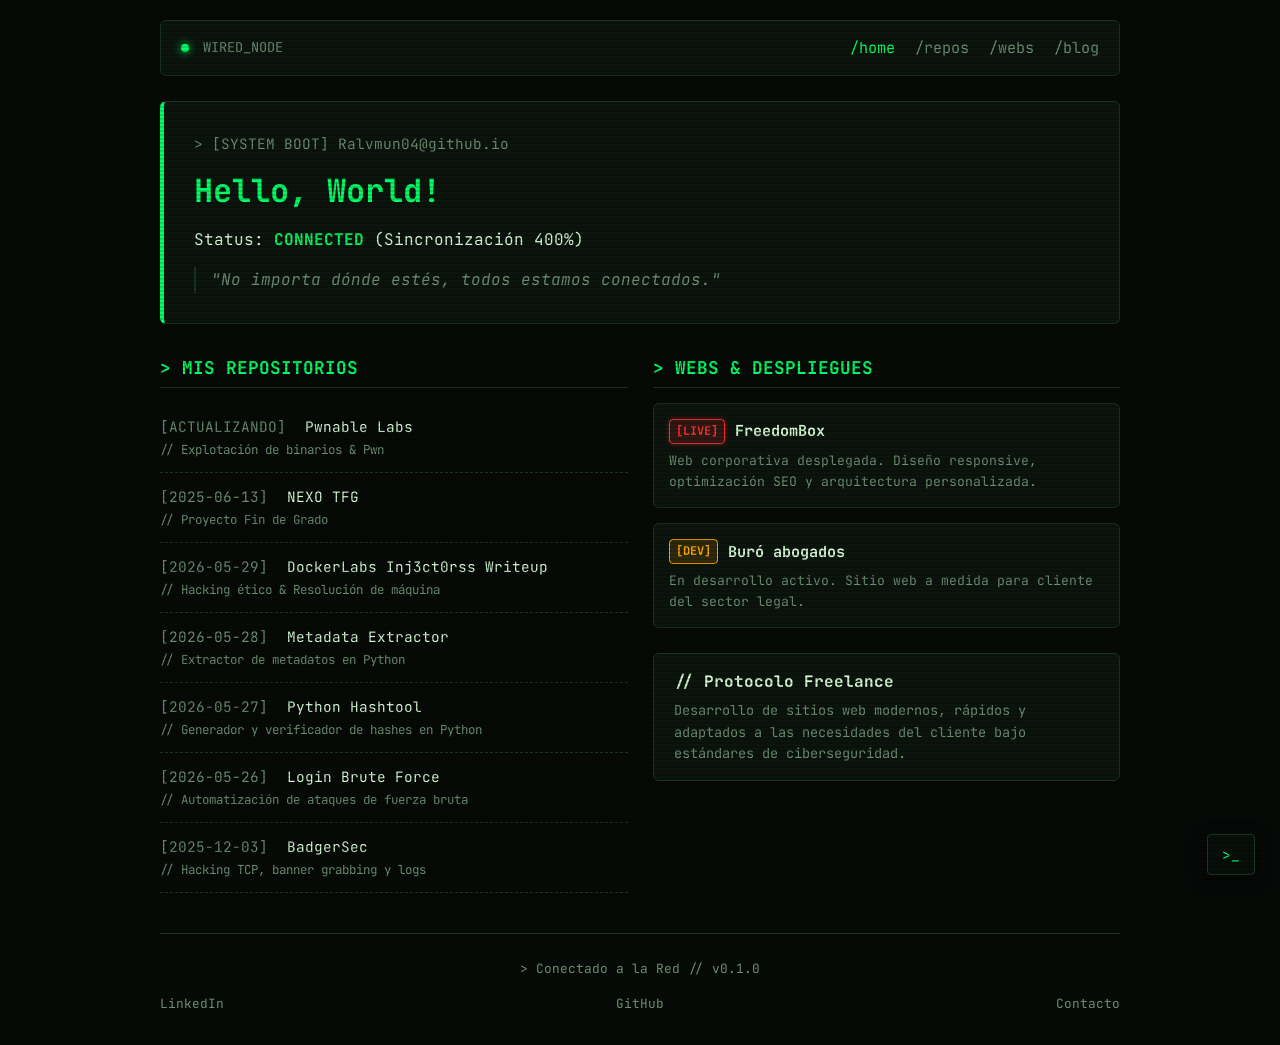
==== index.html @ 8e8bab78 "cmd test" ====
<!DOCTYPE html>
<html lang="es">
<head>
    <meta charset="UTF-8">
    <meta name="viewport" content="width=device-width, initial-scale=1.0">
    <title>Wired // System Status</title>
    <link rel="icon" type="image/png" href="lain.png">
    <link href="https://fonts.googleapis.com/css2?family=JetBrains+Mono:wght@400;700&display=swap" rel="stylesheet">
    <link rel="stylesheet" href="style.css">
</head>
<body>

    <!-- Botón flotante para abrir la terminal (Alineado y dentro del body) -->
    <button class="terminal-float-btn" id="openTerminalBtn" title="Abrir Terminal">&gt;_</button>

    <!-- Ventana Modal de la Terminal Flotante -->
    <div class="terminal-modal-overlay" id="terminalModal">
        <div class="terminal-modal-window">
            <div class="terminal-modal-header">
                <span class="terminal-title">&gt; guest@ralvmun04-node:~#</span>
                <button class="terminal-close-btn" id="closeTerminalBtn">&times;</button>
            </div>
            <div class="terminal-body" id="terminalOutput">
                <p class="terminal-welcome">Terminal de sistema activa. Escribe <span class="highlight">"help"</span> para ver los comandos disponibles.</p>
            </div>
            <div class="terminal-input-line">
                <span class="prompt">&gt;</span>
                <input type="text" id="terminalInput" placeholder="Escribe un comando..." autocomplete="off" spellcheck="false">
            </div>
        </div>
    </div>

    <!-- Navegación Superior -->
    <nav class="nav-bar">
        <div class="nav-header">
            <div class="nav-status">
                <span class="status-dot"></span> WIRED_NODE
            </div>
            <!-- Botón desplegable para móvil -->
            <button class="menu-toggle" id="menuToggle" aria-label="Abrir menú">&gt; MENU [≡]</button>
        </div>

        <div class="nav-links" id="navLinks">
            <a href="index.html" class="active">/home</a>
            <a href="#repos">/repos</a>
            <a href="#webs">/webs</a>
            <a href="blog.html">/blog</a>
        </div>
    </nav>

    <main class="main-container">
        <header class="hero-card">
            <p class="term-prompt">&gt; [SYSTEM BOOT] Ralvmun04@github.io</p>
            <h1>Hello, World!</h1>
            <p class="status-text">Status: <span class="highlight">CONNECTED</span> (Sincronización 400%)</p>
            <blockquote class="quote">
                "No importa dónde estés, todos estamos conectados."
            </blockquote>
        </header>

        <section id="repos" class="grid-layout">
            
            <div class="column">
                <h2 class="section-title">&gt; MIS REPOSITORIOS</h2>
    
                <ul class="log-list">
                    <li>
                        <span class="log-date">[ACTUALIZANDO]</span>
                        <a href="https://github.com/Ralvmun04/pwnable-labs" target="_blank">Pwnable Labs</a>
                        <span class="repo-desc">// Explotación de binarios & Pwn</span>
                    </li>
                    <li>
                        <span class="log-date">[2025-06-13]</span>
                        <a href="https://github.com/Ralvmun04/TFG_NEXO" target="_blank">NEXO TFG</a>
                        <span class="repo-desc">// Proyecto Fin de Grado</span>
                    </li>
                    <li>
                        <span class="log-date">[2026-05-29]</span>
                        <a href="https://github.com/Ralvmun04/Dockerlab-Inj3ct0rss-Resolution-" target="_blank">DockerLabs Inj3ct0rss Writeup</a>
                        <span class="repo-desc">// Hacking ético & Resolución de máquina</span>
                    </li>
                    <li>
                        <span class="log-date">[2026-05-28]</span>
                        <a href="https://github.com/Ralvmun04/Multi-Format-Metadata-Extractor" target="_blank">Metadata Extractor</a>
                        <span class="repo-desc">// Extractor de metadatos en Python</span>
                    </li>
                    <li>
                        <span class="log-date">[2026-05-27]</span>
                        <a href="https://github.com/Ralvmun04/Hashtool-Python" target="_blank">Python Hashtool</a>
                        <span class="repo-desc">// Generador y verificador de hashes en Python</span>
                    </li>
                    <li>
                        <span class="log-date">[2026-05-26]</span>
                        <a href="https://github.com/Ralvmun04/Python-Brute-Force-Login_Tool" target="_blank">Login Brute Force</a>
                        <span class="repo-desc">// Automatización de ataques de fuerza bruta</span>
                    </li>
                    <li>
                        <span class="log-date">[2025-12-03]</span>
                        <a href="https://github.com/Ralvmun04/Badgersec" target="_blank">BadgerSec</a>
                        <span class="repo-desc">// Hacking TCP, banner grabbing y logs</span>
                    </li>
                </ul>
            </div>
            
            <section id="webs">
            <div class="column">
                <h2 class="section-title">&gt; WEBS & DESPLIEGUES</h2>

                <div class="web-project-card">
                    <div class="web-header">
                        <span class="status-tag live">[LIVE]</span>
                        <a href="https://www.freedombox.es" target="_blank" class="web-title">FreedomBox</a>
                    </div>
                    <p class="web-desc">Web corporativa desplegada. Diseño responsive, optimización SEO y arquitectura personalizada.</p>
                </div>

                <div class="web-project-card">
                    <div class="web-header">
                        <span class="status-tag dev">[DEV]</span>
                        <span class="web-title">Buró abogados</span>
                    </div>
                    <p class="web-desc">En desarrollo activo. Sitio web a medida para cliente del sector legal.</p>
                </div>

                <div class="feature-card" style="margin-top: 25px;">
                    <h3>// Protocolo Freelance</h3>
                    <p>Desarrollo de sitios web modernos, rápidos y adaptados a las necesidades del cliente bajo estándares de ciberseguridad.</p>
                </div>
            </div>
            </section>

        </section>
    </main>

    <footer class="footer">
        <p class="footer-status">&gt; Conectado a la Red // v0.1.0</p>
        <div class="footer-links">
            <a href="https://www.linkedin.com/in/rafael-%C3%A1lvarez-mu%C3%B1oz-39211132b" target="_blank" rel="noopener noreferrer">LinkedIn</a>
            <a href="https://github.com/Ralvmun04" target="_blank" rel="noopener noreferrer">GitHub</a>
            <a href="mailto:rafa004drgb@gmail.com">Contacto</a>
        </div>
    </footer>

    <script>
        const menuToggle = document.getElementById('menuToggle');
        const navLinks = document.getElementById('navLinks');

        menuToggle.addEventListener('click', () => {
            navLinks.classList.toggle('open');
        });

        const openBtn = document.getElementById('openTerminalBtn');
        const closeBtn = document.getElementById('closeTerminalBtn');
        const modal = document.getElementById('terminalModal');
        const inputField = document.getElementById('terminalInput');
        const outputContainer = document.getElementById('terminalOutput');

        openBtn.addEventListener('click', () => {
            modal.classList.add('active');
            setTimeout(() => inputField.focus(), 100);
        });

        closeBtn.addEventListener('click', () => {
            modal.classList.remove('active');
        });

        modal.addEventListener('click', (e) => {
            if (e.target === modal) {
                modal.classList.remove('active');
            }
        });

        document.addEventListener('keydown', (e) => {
            if (e.key === 'Escape' && modal.classList.contains('active')) {
                modal.classList.remove('active');
            }
        });

        inputField.addEventListener('keydown', function(event) {
            if (event.key === 'Enter') {
                const command = inputField.value.trim().toLowerCase();
                
                const userCommandP = document.createElement('p');
                userCommandP.innerHTML = `<span style="color: #00ff66;">&gt;</span> ${escapeHtml(inputField.value)}`;
                outputContainer.appendChild(userCommandP);

                const responseP = document.createElement('p');
                responseP.classList.add('terminal-response');

                switch (command) {
                    case 'help':
                        responseP.innerHTML = "Comandos disponibles:<br>- <b>whoami</b>: Información sobre mí.<br>- <b>skills</b>: Tecnologías y áreas de dominio.<br>- <b>projects</b>: Enlaces a repositorios y herramientas.<br>- <b>contact</b>: Vías de contacto.<br>- <b>clear</b>: Limpia la terminal.<br>- <b>exit</b>: Cierra la ventana.";
                        break;
                    case 'whoami':
                        responseP.innerText = "Rafael Álvarez // Desarrollador Web & Entusiasta de la Ciberseguridad / Hacking Ético.";
                        break;
                    case 'skills':
                        responseP.innerText = "Stack: Python, Bash, HTML5/CSS3, JavaScript, Linux, Git, Reverse Engineering (pwnable.kr).";
                        break;
                    case 'projects':
                        responseP.innerHTML = "Repositorios clave:<br>- Recon.sh (Automatización Bug Bounty)<br>- Algoritmos de Ordenación en Python<br>- Writeups de Pwnable";
                        break;
                    case 'contact':
                        responseP.innerHTML = "Correo: <a href='mailto:rafa004drgb@gmail.com' style='color: #00ff66;'>rafa004drgb@gmail.com</a><br>GitHub: <a href='https://github.com/Ralvmun04' target='_blank' style='color: #00ff66;'>github.com/Ralvmun04</a>";
                        break;
                    case 'clear':
                        outputContainer.innerHTML = '';
                        inputField.value = '';
                        return;
                    case 'exit':
                        modal.classList.remove('active');
                        inputField.value = '';
                        return;
                    case 'sudo rm -rf /':
                        responseP.classList.add('terminal-error');
                        responseP.innerText = "Nice try! Permiso denegado. Este nodo está protegido.";
                        break;
                    case '':
                        responseP.innerText = "";
                        break;
                    default:
                        responseP.classList.add('terminal-error');
                        responseP.innerText = `Comando no reconocido: "${command}". Escribe "help" para ver los comandos válidos.`;
                        break;
                }

                if (command !== '') {
                    outputContainer.appendChild(responseP);
                }

                inputField.value = '';
                outputContainer.scrollTop = outputContainer.scrollHeight;
            }
        });

        function escapeHtml(text) {
            return text.replace(/&/g, "&amp;").replace(/</g, "&lt;").replace(/>/g, "&gt;");
        }
    </script>
</body>
</html>
---- style.css ----
:root {
    --bg-color: #060a07;
    --card-bg: #0c140e;
    --text-main: #d4f8d3;
    --text-muted: #6b8e70;
    --neon-green: #00ff66;
    --border-color: #1b3320;
    --font-mono: 'JetBrains Mono', monospace;
}

* {
    box-sizing: border-box;
    margin: 0;
    padding: 0;
}

body {
    background-color: var(--bg-color);
    color: var(--text-main);
    font-family: var(--font-mono);
    line-height: 1.6;
    padding: 20px;
    max-width: 1000px;
    margin: 0 auto;
    min-height: 100vh;
    display: flex;
    flex-direction: column;
}

body::after {
    content: "";
    position: fixed;
    top: 0; left: 0; width: 100%; height: 100%;
    background: linear-gradient(rgba(18, 16, 16, 0) 50%, rgba(0, 0, 0, 0.15) 50%);
    background-size: 100% 4px;
    z-index: 9999;
    pointer-events: none;
}

.nav-bar {
    display: flex;
    justify-content: space-between;
    align-items: center;
    padding: 15px 20px;
    background: var(--card-bg);
    border: 1px solid var(--border-color);
    border-radius: 6px;
    margin-bottom: 25px;
    position: relative;
}

.nav-header {
    display: flex;
    align-items: center;
    justify-content: space-between;
    width: auto;
}

.nav-links {
    display: flex;
    gap: 20px;
}

.nav-links a {
    color: var(--text-muted);
    text-decoration: none;
    font-size: 0.95rem;
    transition: color 0.2s ease;
}

.nav-links a:hover, .nav-links a.active {
    color: var(--neon-green);
}

.nav-status {
    font-size: 0.85rem;
    color: var(--text-muted);
}

.status-dot {
    display: inline-block;
    width: 8px;
    height: 8px;
    background-color: var(--neon-green);
    border-radius: 50%;
    margin-right: 6px;
    box-shadow: 0 0 8px var(--neon-green);
}

.menu-toggle {
    display: none;
    background: transparent;
    border: 1px solid var(--border-color);
    color: var(--neon-green);
    font-family: var(--font-mono);
    padding: 5px 10px;
    border-radius: 4px;
    cursor: pointer;
    font-size: 0.85rem;
}

.menu-toggle:hover {
    background: rgba(0, 255, 102, 0.1);
}

.hero-card {
    background: var(--card-bg);
    border: 1px solid var(--border-color);
    border-left: 4px solid var(--neon-green);
    padding: 30px;
    border-radius: 6px;
    margin-bottom: 30px;
}

.term-prompt {
    color: var(--text-muted);
    font-size: 0.9rem;
    margin-bottom: 10px;
}

h1 {
    color: var(--neon-green);
    font-size: 2rem;
    margin-bottom: 10px;
}

.web-project-card {
    background: var(--card-bg);
    border: 1px solid var(--border-color);
    padding: 15px;
    border-radius: 6px;
    margin-bottom: 15px;
}

.web-header {
    display: flex;
    align-items: center;
    gap: 10px;
    margin-bottom: 6px;
}

.web-title {
    color: var(--text-main);
    font-weight: bold;
    text-decoration: none;
    font-size: 0.95rem;
}

.web-title:hover {
    color: var(--neon-green);
}

.web-desc {
    font-size: 0.82rem;
    color: var(--text-muted);
}

.status-tag {
    font-size: 0.75rem;
    font-weight: bold;
    padding: 2px 6px;
    border-radius: 4px;
    font-family: var(--font-mono);
}

.status-tag.live {
    background: rgba(255, 50, 50, 0.15);
    color: #ff3333;
    border: 1px solid #ff3333;
    box-shadow: 0 0 5px rgba(255, 51, 51, 0.4);
}

.status-tag.live {                          /*ver como queda*/
    background: rgba(255, 50, 50, 0.15);
    color: #ff3333;
    border: 1px solid #ff3333;
    animation: blink-red 1.8s infinite ease-in-out;
}

@keyframes blink-red {                      /*ver como queda*/
    0%, 100% {
        opacity: 1;
        box-shadow: 0 0 6px rgba(255, 51, 51, 0.6);
    }
    50% {
        opacity: 0.4;
        box-shadow: 0 0 2px rgba(255, 51, 51, 0.1);
    }
}

.status-tag.dev {
    background: rgba(255, 170, 0, 0.15);
    color: #ffaa00;
    border: 1px solid #ffaa00;
}

.status-text {
    margin-bottom: 15px;
}

.highlight {
    color: var(--neon-green);
    font-weight: bold;
}

.quote {
    color: var(--text-muted);
    font-style: italic;
    border-left: 2px solid var(--border-color);
    padding-left: 15px;
    margin-top: 15px;
}

.grid-layout {
    display: grid;
    grid-template-columns: 1fr 1fr;
    gap: 25px;
    margin-bottom: 40px;
}

.section-title {
    font-size: 1.1rem;
    color: var(--neon-green);
    margin-bottom: 15px;
    border-bottom: 1px solid var(--border-color);
    padding-bottom: 5px;
}

.feature-card {
    background: var(--card-bg);
    border: 1px solid var(--border-color);
    padding: 15px 20px;
    border-radius: 6px;
    margin-bottom: 15px;
}

.feature-card h3 {
    font-size: 1rem;
    color: var(--text-main);
    margin-bottom: 5px;
}

.feature-card p {
    font-size: 0.85rem;
    color: var(--text-muted);
}

.log-list {
    list-style: none;
}

.log-list li {
    padding: 12px 0;
    border-bottom: 1px dashed var(--border-color);
    font-size: 0.9rem;
}

.log-date {
    color: var(--text-muted);
    margin-right: 10px;
}

.repo-desc {
    display: block;
    font-size: 0.78rem;
    color: var(--text-muted);
    margin-top: 2px;
}

.log-list a {
    color: var(--text-main);
    text-decoration: none;
    transition: color 0.2s;
}

.log-list a:hover {
    color: var(--neon-green);
}

.footer {
    margin-top: auto;
    padding: 25px 0 10px 0;
    font-size: 0.8rem;
    color: var(--text-muted);
    border-top: 1px solid var(--border-color);
    display: flex;
    flex-direction: column;
    gap: 15px;
}

.footer-status {
    text-align: center;
}

.footer-links {
    display: flex;
    justify-content: space-between;
    align-items: center;
    width: 100%;
}

.footer-links a {
    color: var(--text-muted);
    text-decoration: none;
    transition: color 0.2s ease;
}

.footer-links a:hover {
    color: var(--neon-green);
}

@media (max-width: 480px) {
    .footer-links {
        flex-direction: column;
        gap: 8px;
        text-align: center;
    }
}

@media (max-width: 768px) {
    .grid-layout {
        grid-template-columns: 1fr;
    }

    .nav-bar {
        flex-direction: column;
        align-items: stretch;
    }

    .nav-header {
        width: 100%;
    }

    .menu-toggle {
        display: block;
    }

    .nav-links {
        display: none;
        flex-direction: column;
        gap: 12px;
        margin-top: 15px;
        padding-top: 15px;
        border-top: 1px dashed var(--border-color);
    }

    .nav-links.open {
        display: flex;
    }
}


/* --- SECCIÓN BLOG --- */
.blog-tags-nav {
    display: flex;
    align-items: center;
    gap: 12px;
    margin-bottom: 25px;
    flex-wrap: wrap;
    font-size: 0.85rem;
}

.tag-label {
    color: var(--text-muted);
}

.blog-tag {
    color: var(--text-muted);
    text-decoration: none;
    padding: 3px 8px;
    border: 1px solid var(--border-color);
    border-radius: 4px;
    transition: all 0.2s ease;
}

.blog-tag:hover, .blog-tag.active {
    color: var(--neon-green);
    border-color: var(--neon-green);
    background: rgba(0, 255, 102, 0.05);
}

.blog-list {
    display: flex;
    flex-direction: column;
    gap: 25px;
    margin-bottom: 40px;
}

.blog-card {
    background: var(--card-bg);
    border: 1px solid var(--border-color);
    padding: 20px;
    border-radius: 6px;
    transition: border-color 0.2s ease;
}

.blog-card:hover {
    border-color: rgba(0, 255, 102, 0.4);
}

.blog-card-header {
    display: flex;
    justify-content: space-between;
    align-items: center;
    margin-bottom: 10px;
}

.blog-title {
    color: var(--text-main);
    text-decoration: none;
    font-size: 1.2rem;
    font-weight: bold;
    display: inline-block;
    margin-bottom: 10px;
}

.blog-title:hover {
    color: var(--neon-green);
}

.blog-snippet {
    font-size: 0.9rem;
    color: var(--text-muted);
    line-height: 1.5;
}

.blog-content {
    margin-top: 15px;
    padding-top: 15px;
    border-top: 1px dashed var(--border-color);
    font-size: 0.9rem;
}

/* Bloques de código tipo terminal */
code {
    background: rgba(0, 0, 0, 0.5);
    color: var(--neon-green);
    padding: 2px 6px;
    border-radius: 4px;
    font-family: var(--font-mono);
    font-size: 0.85rem;
}

.code-block {
    background: #030604;
    border: 1px solid var(--border-color);
    padding: 12px;
    border-radius: 4px;
    overflow-x: auto;
    margin: 12px 0;
}

.code-block code {
    background: transparent;
    padding: 0;
}

.blog-footer-link {
    margin-top: 15px;
}

.read-more {
    color: var(--neon-green);
    font-size: 0.85rem;
    text-decoration: none;
    font-weight: bold;
}

.read-more:hover {
    text-decoration: underline;
}

/*--------------------------------------------------------------------------------------- */
        .terminal-float-btn {
            position: fixed;
            bottom: 25px;
            right: 25px;
            background: #080f0a;
            color: #00ff66;
            border: 1px solid #1f3a24;
            padding: 10px 14px;
            border-radius: 4px;
            font-family: 'JetBrains Mono', monospace;
            font-size: 0.9rem;
            cursor: pointer;
            box-shadow: 0 4px 15px rgba(0, 0, 0, 0.6);
            z-index: 9999;
            transition: all 0.2s ease;
        }
        .terminal-float-btn:hover {
            background: rgba(0, 255, 102, 0.15);
            box-shadow: 0 0 12px rgba(0, 255, 102, 0.3);
        }
        .terminal-modal-overlay {
            position: fixed;
            top: 0; left: 0; width: 100vw; height: 100vh;
            background: rgba(0, 0, 0, 0.7);
            backdrop-filter: blur(3px);
            display: flex; justify-content: center; align-items: center;
            z-index: 10000;
            opacity: 0; visibility: hidden;
            transition: opacity 0.2s ease, visibility 0.2s ease;
        }
        .terminal-modal-overlay.active {
            opacity: 1; visibility: visible;
        }
        .terminal-modal-window {
            background: #080f0a;
            border: 1px solid #00ff66;
            border-radius: 4px;
            width: 90%; max-width: 550px;
            box-shadow: 0 10px 30px rgba(0, 0, 0, 0.9);
            font-family: 'JetBrains Mono', monospace;
            overflow: hidden;
            transform: scale(0.95);
            transition: transform 0.2s ease;
        }
        .terminal-modal-overlay.active .terminal-modal-window {
            transform: scale(1);
        }
        .terminal-modal-header {
            background: rgba(0, 255, 102, 0.08);
            border-bottom: 1px solid #1f3a24;
            padding: 8px 12px;
            display: flex; justify-content: space-between; align-items: center;
            font-size: 0.8rem;
        }
        .terminal-title { color: #00ff66; }
        .terminal-close-btn {
            background: transparent; border: none; color: #888;
            font-size: 1.1rem; cursor: pointer;
        }
        .terminal-close-btn:hover { color: #ff5555; }
        .terminal-body {
            padding: 12px; height: 220px; overflow-y: auto;
            font-size: 0.85rem; display: flex; flex-direction: column; gap: 6px;
        }
        .terminal-body p { margin: 0; line-height: 1.3; }
        .terminal-welcome .highlight { color: #00ff66; }
        .terminal-response { color: #aaa; }
        .terminal-error { color: #ff5555; }
        .terminal-input-line {
            display: flex; align-items: center; padding: 10px 12px;
            background: rgba(0, 0, 0, 0.4);
            border-top: 1px solid #1f3a24;
        }
        .terminal-input-line .prompt { color: #00ff66; margin-right: 8px; font-weight: bold; }
        .terminal-input-line input {
            background: transparent; border: none; outline: none;
            color: #d4f8d3; font-family: 'JetBrains Mono', monospace;
            font-size: 0.85rem; width: 100%;
            }
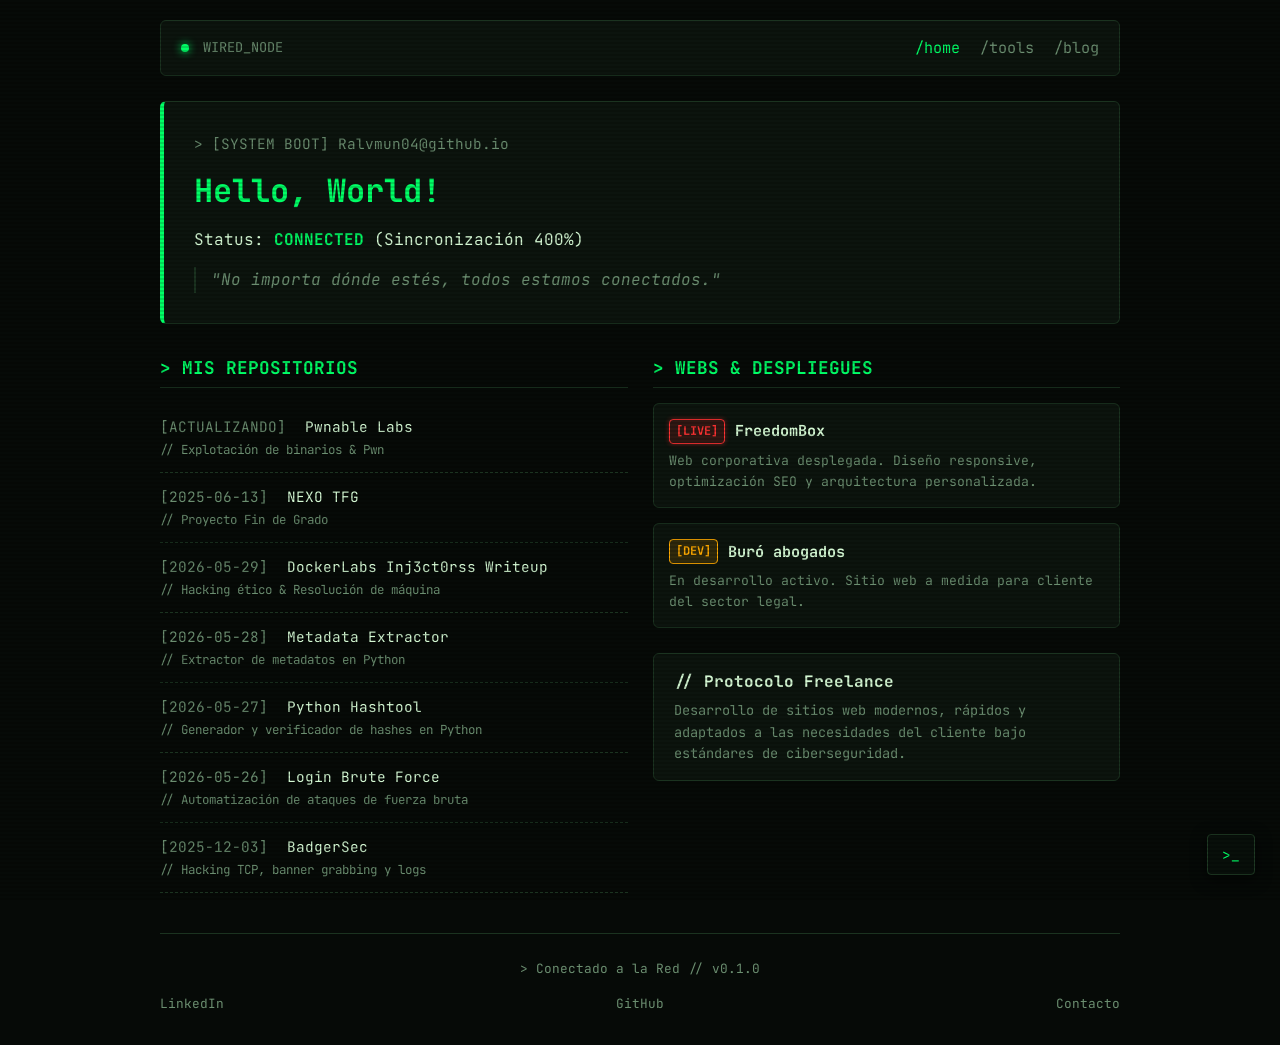
==== commit 3f0d90b2: "tools" ====
--- a/index.html
+++ b/index.html
@@ -42,8 +42,7 @@
 
         <div class="nav-links" id="navLinks">
             <a href="index.html" class="active">/home</a>
-            <a href="#repos">/repos</a>
-            <a href="#webs">/webs</a>
+            <a href="tools/">/tools</a>
             <a href="blog.html">/blog</a>
         </div>
     </nav>
@@ -191,8 +190,17 @@
                     case 'help':
                         responseP.innerHTML = "Comandos disponibles:<br>- <b>whoami</b>: Información sobre mí.<br>- <b>skills</b>: Tecnologías y áreas de dominio.<br>- <b>projects</b>: Enlaces a repositorios y herramientas.<br>- <b>contact</b>: Vías de contacto.<br>- <b>clear</b>: Limpia la terminal.<br>- <b>exit</b>: Cierra la ventana.";
                         break;
+                    case 'ls':
+                        responseP.innerHTML = "index.html<br>blog.html";
+                        break;
+                    case 'ls -la':
+                        responseP.innerHTML = "index.html<br>blog.html<br>flag.txt";
+                        break;
+                    case 'cat flag.txt':
+                        resposeP.innerHTML = "Enhorabuena! Has encontrado la flag:<br> ~H4ck3d_by_ElNene04!";
+                        break;
                     case 'whoami':
-                        responseP.innerText = "Rafael Álvarez // Desarrollador Web & Entusiasta de la Ciberseguridad / Hacking Ético.";
+                        responseP.innerText = "Rafael Álvarez // Desarrollador Multiplataforma & Especialista en Ciberseguridad / Hacking Ético.";
                         break;
                     case 'skills':
                         responseP.innerText = "Stack: Python, Bash, HTML5/CSS3, JavaScript, Linux, Git, Reverse Engineering (pwnable.kr).";
@@ -213,7 +221,7 @@
                         return;
                     case 'sudo rm -rf /':
                         responseP.classList.add('terminal-error');
-                        responseP.innerText = "Nice try! Permiso denegado. Este nodo está protegido.";
+                        responseP.innerText = "xd. Permiso denegado. Este nodo está protegido.";
                         break;
                     case '':
                         responseP.innerText = "";
--- a/style.css
+++ b/style.css
@@ -431,28 +431,91 @@
     font-size: 0.9rem;
 }
 
-/* Bloques de código tipo terminal */
-code {
-    background: rgba(0, 0, 0, 0.5);
-    color: var(--neon-green);
-    padding: 2px 6px;
-    border-radius: 4px;
-    font-family: var(--font-mono);
+/* --- BLOQUES DE CÓDIGO DEL BLOG (CORREGIDOS) --- */
+
+/* --- CONTENEDOR Y FONDO OSCURO PARA EL CÓDIGO --- */
+.code-container {
+    background: #010803; /* Fondo verde extremadamente oscuro y contrastado */
+    border: 1px solid var(--neon-green, #00ff66);
+    border-radius: 6px;
+    margin: 20px 0;
+    overflow: hidden;
+    font-family: var(--font-mono, monospace);
+    box-shadow: 0 4px 20px rgba(0, 0, 0, 0.8);
+}
+
+.code-header {
+    background: rgba(0, 255, 102, 0.08);
+    border-bottom: 1px solid #1f3a24;
+    padding: 8px 15px;
+    display: flex;
+    justify-content: space-between;
+    align-items: center;
+    font-size: 0.8rem;
+    color: var(--neon-green, #00ff66);
+}
+
+.code-lang {
+    color: #888;
+}
+
+.code-scroll-box {
+    max-height: 350px;
+    overflow-y: auto;
+    overflow-x: auto;
+    padding: 15px;
+}
+
+.code-block {
+    background: transparent;
+    border: none;
+    padding: 0;
+    margin: 0;
+    font-family: var(--font-mono, monospace);
     font-size: 0.85rem;
-}
-
-.code-block {
-    background: #030604;
-    border: 1px solid var(--border-color);
-    padding: 12px;
-    border-radius: 4px;
-    overflow-x: auto;
-    margin: 12px 0;
+    color: #d4f8d3;
+    white-space: pre;
 }
 
 .code-block code {
     background: transparent;
     padding: 0;
+    color: inherit;
+}
+
+/* --- CENTRAR IMAGEN AL 50% EN EL BLOG --- */
+.blog-img-container {
+    display: flex;
+    justify-content: center;
+    margin: 20px 0;
+}
+
+.blog-img-container img {
+    width: 50%;
+    max-width: 100%;
+    height: auto;
+    border-radius: 4px;
+    border: 1px solid var(--border-color, #1f3a24);
+    box-shadow: 0 4px 15px rgba(0, 0, 0, 0.6);
+}
+
+/* Personalización de la barra de desplazamiento */
+.code-scroll-box::-webkit-scrollbar {
+    width: 6px;
+    height: 6px;
+}
+
+.code-scroll-box::-webkit-scrollbar-track {
+    background: #040805;
+}
+
+.code-scroll-box::-webkit-scrollbar-thumb {
+    background: var(--border-color, #1f3a24);
+    border-radius: 3px;
+}
+
+.code-scroll-box::-webkit-scrollbar-thumb:hover {
+    background: var(--neon-green);
 }
 
 .blog-footer-link {
@@ -471,82 +534,83 @@
 }
 
 /*--------------------------------------------------------------------------------------- */
-        .terminal-float-btn {
-            position: fixed;
-            bottom: 25px;
-            right: 25px;
-            background: #080f0a;
-            color: #00ff66;
-            border: 1px solid #1f3a24;
-            padding: 10px 14px;
-            border-radius: 4px;
-            font-family: 'JetBrains Mono', monospace;
-            font-size: 0.9rem;
-            cursor: pointer;
-            box-shadow: 0 4px 15px rgba(0, 0, 0, 0.6);
-            z-index: 9999;
-            transition: all 0.2s ease;
-        }
-        .terminal-float-btn:hover {
-            background: rgba(0, 255, 102, 0.15);
-            box-shadow: 0 0 12px rgba(0, 255, 102, 0.3);
-        }
-        .terminal-modal-overlay {
-            position: fixed;
-            top: 0; left: 0; width: 100vw; height: 100vh;
-            background: rgba(0, 0, 0, 0.7);
-            backdrop-filter: blur(3px);
-            display: flex; justify-content: center; align-items: center;
-            z-index: 10000;
-            opacity: 0; visibility: hidden;
-            transition: opacity 0.2s ease, visibility 0.2s ease;
-        }
-        .terminal-modal-overlay.active {
-            opacity: 1; visibility: visible;
-        }
-        .terminal-modal-window {
-            background: #080f0a;
-            border: 1px solid #00ff66;
-            border-radius: 4px;
-            width: 90%; max-width: 550px;
-            box-shadow: 0 10px 30px rgba(0, 0, 0, 0.9);
-            font-family: 'JetBrains Mono', monospace;
-            overflow: hidden;
-            transform: scale(0.95);
-            transition: transform 0.2s ease;
-        }
-        .terminal-modal-overlay.active .terminal-modal-window {
-            transform: scale(1);
-        }
-        .terminal-modal-header {
-            background: rgba(0, 255, 102, 0.08);
-            border-bottom: 1px solid #1f3a24;
-            padding: 8px 12px;
-            display: flex; justify-content: space-between; align-items: center;
-            font-size: 0.8rem;
-        }
-        .terminal-title { color: #00ff66; }
-        .terminal-close-btn {
-            background: transparent; border: none; color: #888;
-            font-size: 1.1rem; cursor: pointer;
-        }
-        .terminal-close-btn:hover { color: #ff5555; }
-        .terminal-body {
-            padding: 12px; height: 220px; overflow-y: auto;
-            font-size: 0.85rem; display: flex; flex-direction: column; gap: 6px;
-        }
-        .terminal-body p { margin: 0; line-height: 1.3; }
-        .terminal-welcome .highlight { color: #00ff66; }
-        .terminal-response { color: #aaa; }
-        .terminal-error { color: #ff5555; }
-        .terminal-input-line {
-            display: flex; align-items: center; padding: 10px 12px;
-            background: rgba(0, 0, 0, 0.4);
-            border-top: 1px solid #1f3a24;
-        }
-        .terminal-input-line .prompt { color: #00ff66; margin-right: 8px; font-weight: bold; }
-        .terminal-input-line input {
-            background: transparent; border: none; outline: none;
-            color: #d4f8d3; font-family: 'JetBrains Mono', monospace;
-            font-size: 0.85rem; width: 100%;
-            }+.terminal-float-btn {
+    position: fixed;
+    bottom: 25px;
+    right: 25px;
+    background: #080f0a;
+    color: #00ff66;
+    border: 1px solid #1f3a24;
+    padding: 10px 14px;
+    border-radius: 4px;
+    font-family: 'JetBrains Mono', monospace;
+    font-size: 0.9rem;
+    cursor: pointer;
+    box-shadow: 0 4px 15px rgba(0, 0, 0, 0.6);
+    z-index: 9999;
+    transition: all 0.2s ease;
+}
+.terminal-float-btn:hover {
+   background: rgba(0, 255, 102, 0.15);
+    box-shadow: 0 0 12px rgba(0, 255, 102, 0.3);
+}
+.terminal-modal-overlay {
+    position: fixed;
+    top: 0; left: 0; width: 100vw; height: 100vh;
+    background: rgba(0, 0, 0, 0.7);
+    backdrop-filter: blur(3px);
+    display: flex; justify-content: center; align-items: center;
+    z-index: 10000;
+    opacity: 0; visibility: hidden;
+    transition: opacity 0.2s ease, visibility 0.2s ease;
+}
+.terminal-modal-overlay.active {
+    opacity: 1; visibility: visible;
+}
+.terminal-modal-window {
+    background: #080f0a;
+    border: 1px solid #00ff66;
+    border-radius: 4px;
+    width: 90%;
+    max-width: 750px;
+    box-shadow: 0 10px 30px rgba(0, 0, 0, 0.9);
+    font-family: 'JetBrains Mono', monospace;
+    overflow: hidden;
+    transform: scale(0.95);
+    transition: transform 0.2s ease;
+}
+.terminal-modal-overlay.active .terminal-modal-window {
+    transform: scale(1);
+}
+.terminal-modal-header {
+    background: rgba(0, 255, 102, 0.08);
+    border-bottom: 1px solid #1f3a24;
+   padding: 8px 12px;
+    display: flex; justify-content: space-between; align-items: center;
+   font-size: 0.8rem;
+}
+.terminal-title { color: #00ff66; }
+.terminal-close-btn {
+    background: transparent; border: none; color: #888;
+    font-size: 1.1rem; cursor: pointer;
+}
+.terminal-close-btn:hover { color: #ff5555; }
+.terminal-body {
+    padding: 12px; height: 350px; overflow-y: auto;
+    font-size: 0.85rem; display: flex; flex-direction: column; gap: 6px;
+}
+.terminal-body p { margin: 0; line-height: 1.3; }
+.terminal-welcome .highlight { color: #00ff66; }
+.terminal-response { color: #aaa; }
+.terminal-error { color: #ff5555; }
+.terminal-input-line {
+    display: flex; align-items: center; padding: 10px 12px;
+    background: rgba(0, 0, 0, 0.4);
+    border-top: 1px solid #1f3a24;
+}
+.terminal-input-line .prompt { color: #00ff66; margin-right: 8px; font-weight: bold; }
+.terminal-input-line input {
+    background: transparent; border: none; outline: none;
+    color: #d4f8d3; font-family: 'JetBrains Mono', monospace;
+    font-size: 0.85rem; width: 100%;
+}
